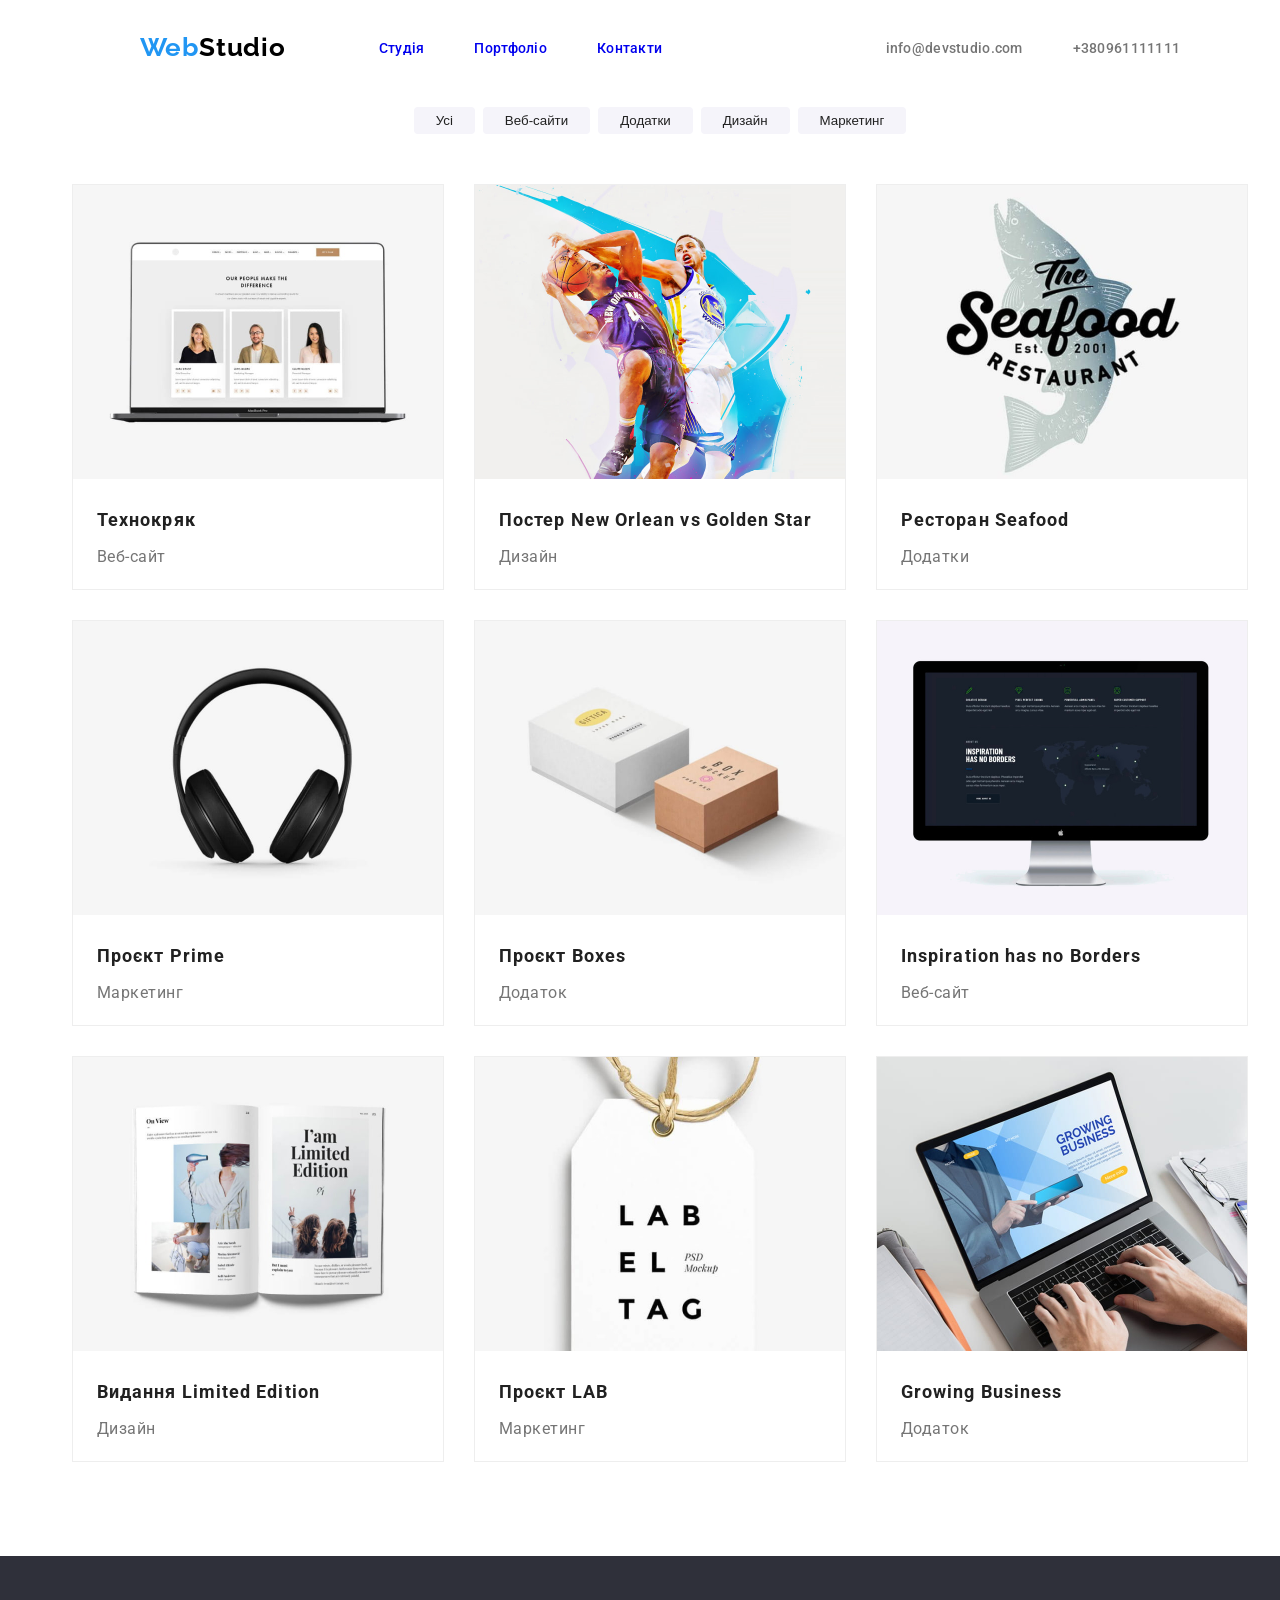
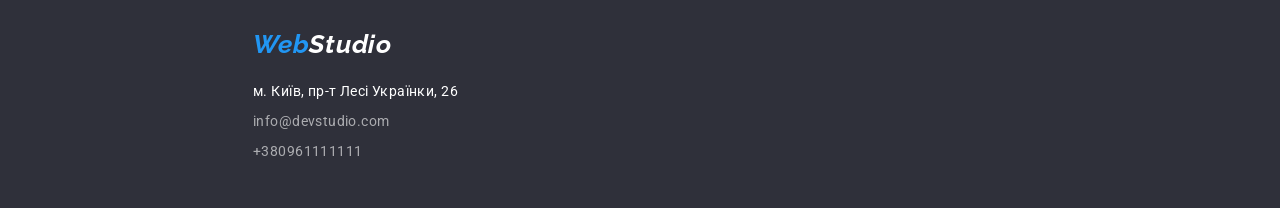
==== portfolio.html @ 8d26ce56 "clone hw2" ====
<!DOCTYPE html>
<html lang="uk">
    <head>
        <meta charset="UTF-8">
        <title>Portfolio WebStudio</title>
        <link rel="stylesheet" href="./style/style.css">
        <link href="https://fonts.googleapis.com/css?family=Roboto:400,500,700,900&display=swap" rel="stylesheet">
        <link href="https://fonts.googleapis.com/css?family=Raleway:700&display=swap" rel="stylesheet">
    </head>

    <body>
        <header id="pageTop" class="navigation-bar">
            <ul class="navigation">
                <li><a href="./index.html" class="logo"><span class="color-blue">Web</span><span class="color-black">Studio</span></a></li>
                <li><a href="./index.html" class="nav-link">Студія</a></li>
                <li><a href="./portfolio.html" class="nav-link">Портфоліо</a></li>
                <li><a href="#contacts" class="nav-link">Контакти</a></li>
            </ul>
            <ul class="adress">
                <li><a href="mailto:info@devstudio.com" class="adress email">info@devstudio.com</a></li>
                <li><a href="tel:+380961111111" class="adress">+380961111111</a></li>
            </ul>
        </header>

        <main>
            <h1></h1>
            <ul class="button-list">
                <li><button type="button" class="nav-button">Усі</button></li>
                <li><button type="button" class="nav-button">Веб-сайти</button></li>
                <li><button type="button" class="nav-button">Додатки</button></li>
                <li><button type="button" class="nav-button">Дизайн</button></li>
                <li><button type="button" class="nav-button">Маркетинг</button></li>
            </ul>

            <ul class="portfolio-list-of-projects">
                <li>
                    <img src="./images/tehnocrack.jpg" alt="Компьютер із сайтом на екрані" width="370px" height="294px">
                    <h3 class="project-name">Технокряк</h3>
                    <p class="project-category">Веб-сайт</p>
                </li>

                <li>
                    <img src="./images/poster_new_orlean.jpg" alt="Два баскетболісти у прижку" width="370px" height="294px">
                    <h3 class="project-name">Постер New Orlean vs Golden Star</h3>
                    <p class="project-category">Дизайн</p>
                </li>

                <li>
                    <img src="./images/restoran_seafood.jpg" alt="Назва ресторану Seafood на фоні риби" width="370px" height="294px">
                    <h3 class="project-name">Ресторан Seafood</h3>
                    <p class="project-category">Додатки</p>
                </li>

                <li>
                    <img src="./images/project_prime.jpg" alt="Навушники" width="370px" height="294px">
                    <h3 class="project-name">Проєкт Prime</h3>
                    <p class="project-category">Маркетинг</p>
                </li>

                <li>
                    <img src="./images/project_boxes.jpg" alt="Коробки" width="370px" height="294px">
                    <h3 class="project-name">Проєкт Boxes</h3>
                    <p class="project-category">Додаток</p>
                </li>

                <li>
                    <img src="./images/inspiration_has_no_borders.jpg" alt="Компьютер із сайтом на екрані" width="370px" height="294px">
                    <h3 class="project-name">Inspiration has no Borders</h3>
                    <p class="project-category">Веб-сайт</p>
                </li>

                <li>
                    <img src="./images/limited_edition.jpg" alt="Журнал Limited Edition" width="370px" height="294px">
                    <h3 class="project-name">Видання Limited Edition</h3>
                    <p class="project-category">Дизайн</p>
                </li>

                <li>
                    <img src="./images/project_lab.jpg" alt="Бірка із написом LAB EL TAG" width="370px" height="294px">
                    <h3 class="project-name">Проєкт LAB</h3>
                    <p class="project-category">Маркетинг</p>
                </li>

                <li>
                    <img src="./images/growing_bisness.jpg" alt="Ноутбук за яким працюють" width="370px" height="294px">
                    <h3 class="project-name">Growing Business</h3>
                    <p class="project-category">Додаток</p>
                </li>
            </ul>
        </main>



        <footer id="contacts" class="contacts">
            <address>
                <ul class="adress-list">
                    <li class="footer"><a href="./index.html" class="logo footer"><span class="color-blue">Web</span>Studio</a></li>
                    <li class="address-footer"><a href="https://goo.gl/maps/CPtrU1FHBa2aNyZL9" target="_blank" rel="noopener noreferrer nofollow" class="map-adress">м. Київ, пр-т Лесі Українки, 26</a></li>
                    <li class="address-footer"><a href="mailto:info@devstudio.com" class="email-tel">info@devstudio.com</a></li>
                    <li class="address-footer"><a href="tel:+380961111111" class="email-tel">+380961111111</a></li>
                </ul>
            </address>
        </footer>

    </body>
</html>
---- style/style.css ----
ul{
    list-style-type: none;
}

a{
    text-decoration: none;
}

/* a:visited{
    color: rgba(33, 33, 33, 1);
} */

a:hover{
    color: rgba(33, 150, 243, 1);
}

a:focus{
    color: rgba(33, 150, 243, 1);
}

button:hover{
    cursor: pointer;
}

.section-title{
    font-weight: 700;
    font-size: 36px;
    line-height: 1.17;
    text-align: center;
    letter-spacing: 0.03em;
    color: rgba(33, 33, 33, 1);
}

body{
    font-family: 'Roboto', 'Raleway', sans-serif;
    background-color: #FFFFFF;
    color: #212121;
    font-size: 14px;
}




.navigation-bar{
    background: rgba(255, 255, 255, 1);
    height: 80px;
    display: flex;
    flex-direction: row;
    justify-content: space-around;
    align-items: center;
}

.navigation{
    display: flex;
    align-content: center;
    justify-content: center;
    align-items: center;
}

.nav-link{
    margin-left: 50px;
    font-weight: 500;
    
    line-height: 1.15;
    letter-spacing: 0.02em;
}

.adress{
    color: rgba(117, 117, 117, 1);
    display: flex;
    align-content: center;
    justify-content: center;
    align-items: center;
    font-weight: 500;
    
    line-height: 1.15;
    letter-spacing: 0.02em;
}

.email{
    margin-right: 50px;
}

.logo{
    margin-right: 43px;
    font-family: 'Raleway';
    font-weight: 700;
    font-size: 26px;
    line-height: 1.15;
    letter-spacing: 0.03em;
    color: rgba(0, 0, 0, 1);
}

.color-blue{
    color: rgba(33, 150, 243, 1);

}




.text-with-button{
     
    margin-left: calc(50% - 50vw);
    width: 100vw;
    height: 600px;
    background: rgba(47, 48, 58, 1);
    color: rgba(255, 255, 255, 1);
    display: flex;
    align-items: center;
    flex-wrap: wrap;
    align-content: center;
    justify-content: center;
    flex-direction: column;
}

.hero-title{
    font-weight: 900;
    font-size: 44px;
    line-height: 1.365;
    text-align: center;
    letter-spacing: 0.06em;
    text-transform: uppercase;
}

.make-order{
    width: 216px;
    height: 50px;
    background: rgba(33, 150, 243, 1);
    box-shadow: 0px 4px 4px rgba(0, 0, 0, 0.15);
    border-radius: 4px;
    border: 0px;
    margin: 0 auto;
    color: rgba(255, 255, 255, 1);
    font-size: 16px;
}



.feature-list{
    width: fit-content;
    margin: 120px auto 0;
    gap: 30px;
    display: flex;
    align-content: center;
    flex-direction: row;
    align-items: flex-start;
    justify-content: center;
}

.feature{
    width: 270px;
}

.feature-mean{
    line-height: 1.72;
    letter-spacing: 0.03em;
    color: rgba(117, 117, 117, 1);
}

.feature-title{
    line-height: 0.98;
    letter-spacing: 0.03em;
    text-transform: uppercase;
    color: rgba(33, 33, 33, 1);
}




.portfolio-img{
    display: flex;
    flex-direction: row;
    align-content: center;
    justify-content: center;
    align-items: center;
    gap: 30px;
}

.portfolio{
     
    margin-left: calc(50% - 50vw);
    width: 100vw;
}

.portfolio > h2{
    margin-top: 94px;
    margin-bottom: 50px;
}




.team{
     
    margin-left: calc(50% - 50vw);
    width: 100vw;
    background: rgba(245, 244, 250, 1);
    padding-bottom: 94px;
    padding-top: 64px;
    margin-top: 94px;
}

.team > h2{
    margin-bottom: 50px;
}

.team-list{
    display: flex;
    gap: 30px;
    width: fit-content;
    margin: 0 auto;
}

.part-of-team{
    background: #FFFFFF;
    width: 270px;
    height: 368px;
    box-shadow: 0px 1px 3px rgba(0, 0, 0, 0.12), 0px 1px 1px rgba(0, 0, 0, 0.14), 0px 2px 1px rgba(0, 0, 0, 0.2);
    border-radius: 0px 0px 4px 4px;
     
    padding: 0;
}

.team-member-name{
    margin: 30px auto 10px;

    font-weight: 500;
    font-size: 16px;
    line-height: 1.2;
    text-align: center;
    letter-spacing: 0.03em;
    color: rgba(33, 33, 33, 1);
}

.team-member-post{
    margin: 10px auto 30px;

    font-size: 16px;
    line-height: 1.2;
    text-align: center;
    letter-spacing: 0.03em;
    color: rgba(117, 117, 117, 1);
}



.contacts{
    margin-left: calc(50% - 50vw);
    width: 100vw;
    background: rgba(47, 48, 58, 1);
    height: 192px;
    padding-top: 60px;
    margin-bottom: -5px;
}

.adress-list{
    margin-left: 213px;
}

.footer{
    height: 31px;
    margin-bottom: 20px;
}

.logo.footer{
    color: rgba(255, 255, 255, 1);
}

.address-footer{
    margin-bottom: 9px;
    line-height: 1.5;
    letter-spacing: 0.03em;
    font-style: normal;
}

.email-tel{
    color: rgba(255, 255, 255, 0.6);
}

.map-adress{
    color: rgba(255, 255, 255, 1);
}

.map-adress:hover{
    color: rgba(255, 255, 255, 1);
}



.nav-button{
    padding: 6px 22px;
    background: rgba(245, 244, 250, 1);
    border-radius: 4px;
    border: 0px;
    color: rgba(33, 33, 33, 1);
}

.nav-button:hover{
    background: rgba(33, 150, 243, 1);
    box-shadow: 0px 3px 1px rgba(0, 0, 0, 0.1), 0px 1px 2px rgba(0, 0, 0, 0.08), 0px 2px 2px rgba(0, 0, 0, 0.12);
    border-radius: 4px;
    color: rgba(255, 255, 255, 1);
}

.nav-button:focus{
    background: rgba(33, 150, 243, 1);
    box-shadow: 0px 3px 1px rgba(0, 0, 0, 0.1), 0px 1px 2px rgba(0, 0, 0, 0.08), 0px 2px 2px rgba(0, 0, 0, 0.12);
    border-radius: 4px;
    color: rgba(255, 255, 255, 1);
}

.button-list{
    display: flex;
    align-items: center;
    flex-wrap: nowrap;
    flex-direction: row;
    justify-content: center;
    gap: 8px;
}




.portfolio-list-of-projects{
    margin: 0 auto 94px;
    margin-top: 50px;
    display: flex;
    flex-wrap: wrap;
    align-items: center;
    justify-content: center;
    flex-direction: row;
    align-content: center;
    gap: 30px;
    width: 1200px;
}

.portfolio-list-of-projects>li{
    width: 370px;
    height: 404px;
    border: 1px solid rgb(238, 238, 238);
}

.project-name{
    width: 322px;
    margin: 20px 24px 0;


     
    font-weight: 700;
    font-size: 18px;
    line-height: 2;
    letter-spacing: 0.06em;
    color: rgba(33, 33, 33, 1);
}

.project-category{
    width: 322px;
    margin: 4px 24px 20px;

     
    
    font-size: 16px;
    line-height: 1.88;
    letter-spacing: 0.03em;
    color: rgba(117, 117, 117, 1);
}
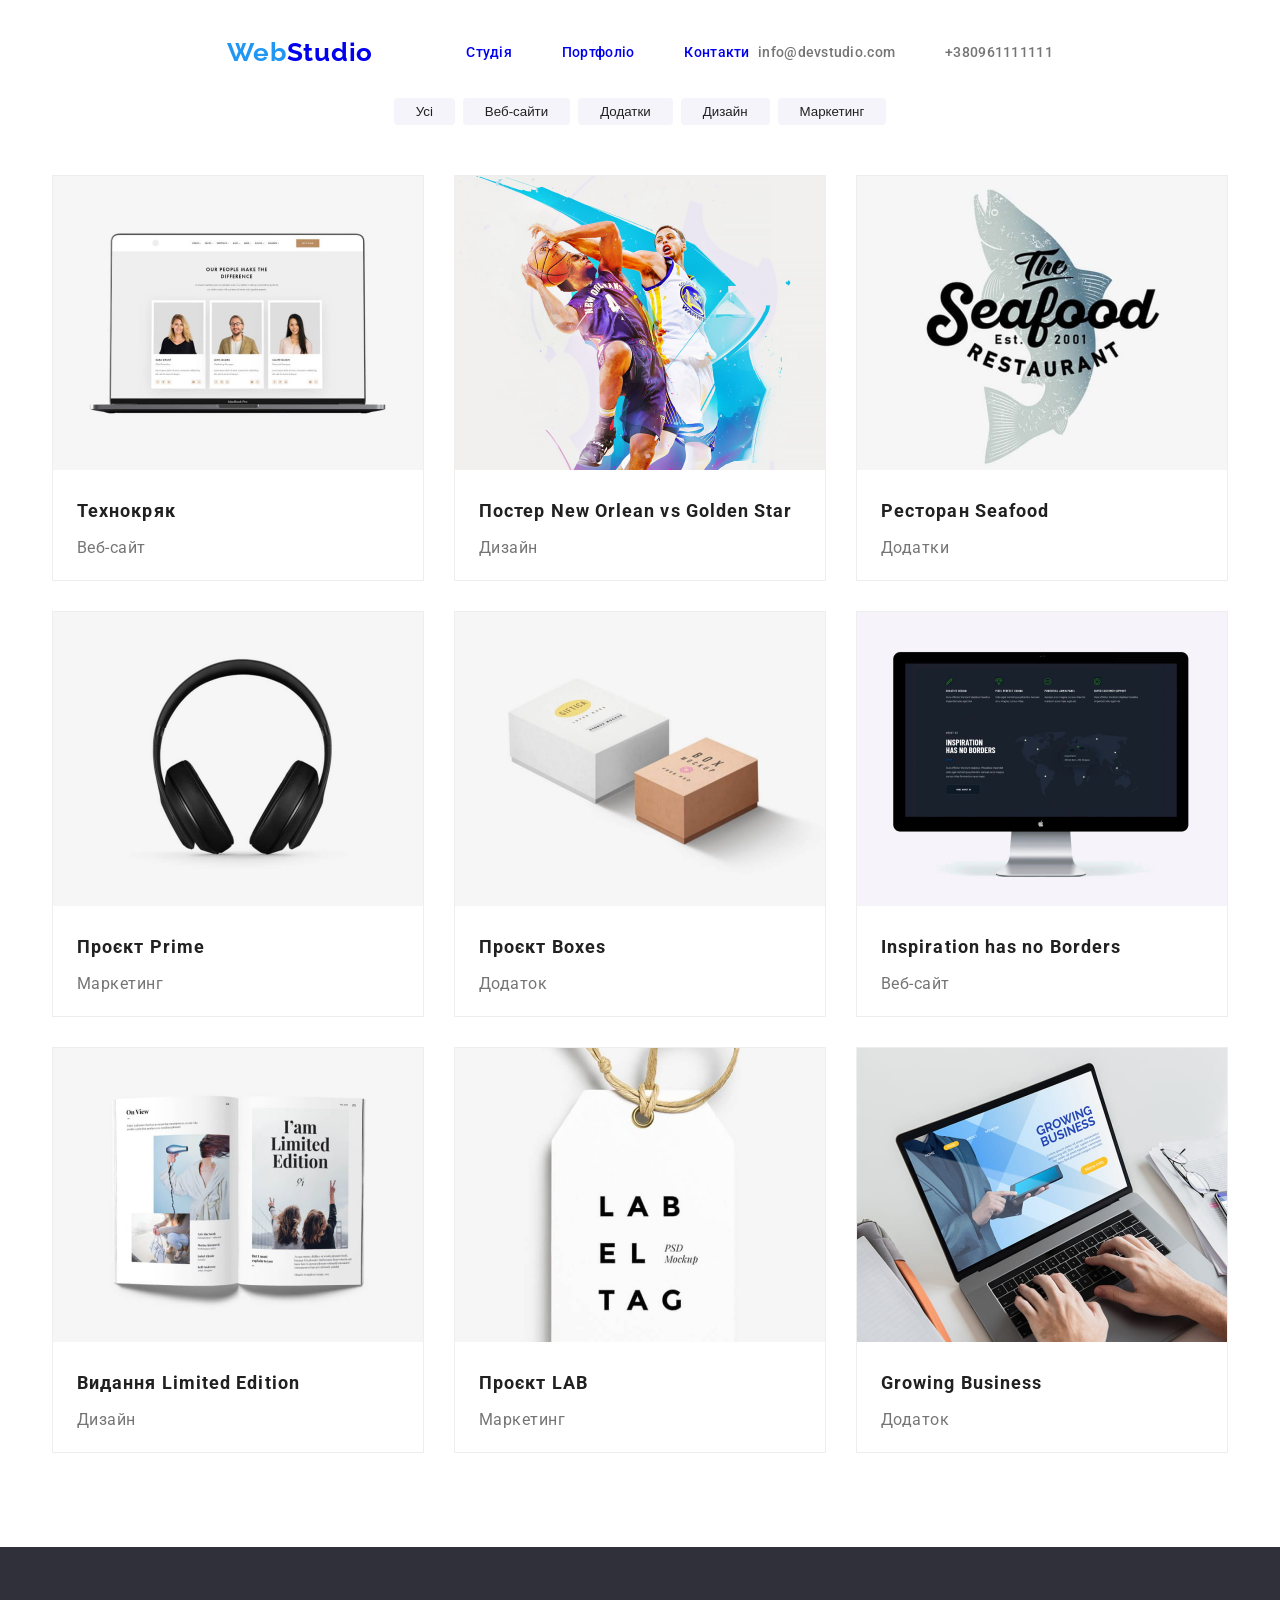
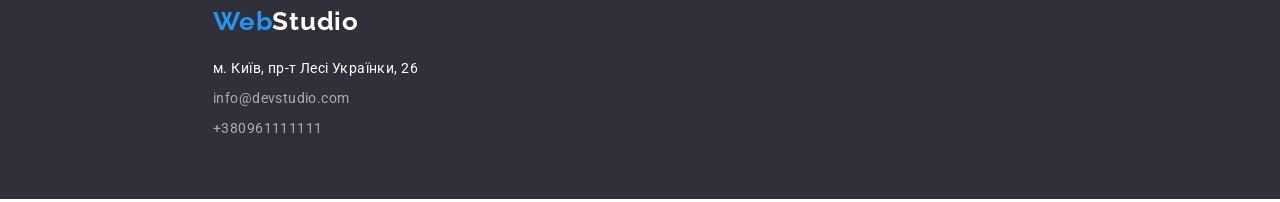
==== commit d5abb1b1: "update css for hw3" ====
--- a/portfolio.html
+++ b/portfolio.html
@@ -11,10 +11,10 @@
     <body>
         <header id="pageTop" class="navigation-bar">
             <ul class="navigation">
-                <li><a href="./index.html" class="logo"><span class="color-blue">Web</span><span class="color-black">Studio</span></a></li>
-                <li><a href="./index.html" class="nav-link">Студія</a></li>
-                <li><a href="./portfolio.html" class="nav-link">Портфоліо</a></li>
-                <li><a href="#contacts" class="nav-link">Контакти</a></li>
+                <li class="logo"><a href="./index.html"><span class="color-blue">Web</span><span class="color-black">Studio</span></a></li>
+                <li class="nav-link"><a href="./index.html">Студія</a></li>
+                <li class="nav-link"><a href="./portfolio.html">Портфоліо</a></li>
+                <li class="nav-link"><a href="#contacts">Контакти</a></li>
             </ul>
             <ul class="adress">
                 <li><a href="mailto:info@devstudio.com" class="adress email">info@devstudio.com</a></li>
@@ -23,70 +23,72 @@
         </header>
 
         <main>
-            <h1></h1>
-            <ul class="button-list">
-                <li><button type="button" class="nav-button">Усі</button></li>
-                <li><button type="button" class="nav-button">Веб-сайти</button></li>
-                <li><button type="button" class="nav-button">Додатки</button></li>
-                <li><button type="button" class="nav-button">Дизайн</button></li>
-                <li><button type="button" class="nav-button">Маркетинг</button></li>
-            </ul>
-
-            <ul class="portfolio-list-of-projects">
-                <li>
-                    <img src="./images/tehnocrack.jpg" alt="Компьютер із сайтом на екрані" width="370px" height="294px">
-                    <h3 class="project-name">Технокряк</h3>
-                    <p class="project-category">Веб-сайт</p>
-                </li>
-
-                <li>
-                    <img src="./images/poster_new_orlean.jpg" alt="Два баскетболісти у прижку" width="370px" height="294px">
-                    <h3 class="project-name">Постер New Orlean vs Golden Star</h3>
-                    <p class="project-category">Дизайн</p>
-                </li>
-
-                <li>
-                    <img src="./images/restoran_seafood.jpg" alt="Назва ресторану Seafood на фоні риби" width="370px" height="294px">
-                    <h3 class="project-name">Ресторан Seafood</h3>
-                    <p class="project-category">Додатки</p>
-                </li>
-
-                <li>
-                    <img src="./images/project_prime.jpg" alt="Навушники" width="370px" height="294px">
-                    <h3 class="project-name">Проєкт Prime</h3>
-                    <p class="project-category">Маркетинг</p>
-                </li>
-
-                <li>
-                    <img src="./images/project_boxes.jpg" alt="Коробки" width="370px" height="294px">
-                    <h3 class="project-name">Проєкт Boxes</h3>
-                    <p class="project-category">Додаток</p>
-                </li>
-
-                <li>
-                    <img src="./images/inspiration_has_no_borders.jpg" alt="Компьютер із сайтом на екрані" width="370px" height="294px">
-                    <h3 class="project-name">Inspiration has no Borders</h3>
-                    <p class="project-category">Веб-сайт</p>
-                </li>
-
-                <li>
-                    <img src="./images/limited_edition.jpg" alt="Журнал Limited Edition" width="370px" height="294px">
-                    <h3 class="project-name">Видання Limited Edition</h3>
-                    <p class="project-category">Дизайн</p>
-                </li>
-
-                <li>
-                    <img src="./images/project_lab.jpg" alt="Бірка із написом LAB EL TAG" width="370px" height="294px">
-                    <h3 class="project-name">Проєкт LAB</h3>
-                    <p class="project-category">Маркетинг</p>
-                </li>
-
-                <li>
-                    <img src="./images/growing_bisness.jpg" alt="Ноутбук за яким працюють" width="370px" height="294px">
-                    <h3 class="project-name">Growing Business</h3>
-                    <p class="project-category">Додаток</p>
-                </li>
-            </ul>
+            <section>
+                <h1></h1>
+                <ul class="button-list">
+                    <li><button type="button" class="nav-button">Усі</button></li>
+                    <li><button type="button" class="nav-button">Веб-сайти</button></li>
+                    <li><button type="button" class="nav-button">Додатки</button></li>
+                    <li><button type="button" class="nav-button">Дизайн</button></li>
+                    <li><button type="button" class="nav-button">Маркетинг</button></li>
+                </ul>
+    
+                <ul class="portfolio-list-of-projects">
+                    <li>
+                        <img src="./images/tehnocrack.jpg" alt="Компьютер із сайтом на екрані" width="370px" height="294px">
+                        <h3 class="project-name">Технокряк</h3>
+                        <p class="project-category">Веб-сайт</p>
+                    </li>
+    
+                    <li>
+                        <img src="./images/poster_new_orlean.jpg" alt="Два баскетболісти у прижку" width="370px" height="294px">
+                        <h3 class="project-name">Постер New Orlean vs Golden Star</h3>
+                        <p class="project-category">Дизайн</p>
+                    </li>
+    
+                    <li>
+                        <img src="./images/restoran_seafood.jpg" alt="Назва ресторану Seafood на фоні риби" width="370px" height="294px">
+                        <h3 class="project-name">Ресторан Seafood</h3>
+                        <p class="project-category">Додатки</p>
+                    </li>
+    
+                    <li>
+                        <img src="./images/project_prime.jpg" alt="Навушники" width="370px" height="294px">
+                        <h3 class="project-name">Проєкт Prime</h3>
+                        <p class="project-category">Маркетинг</p>
+                    </li>
+    
+                    <li>
+                        <img src="./images/project_boxes.jpg" alt="Коробки" width="370px" height="294px">
+                        <h3 class="project-name">Проєкт Boxes</h3>
+                        <p class="project-category">Додаток</p>
+                    </li>
+    
+                    <li>
+                        <img src="./images/inspiration_has_no_borders.jpg" alt="Компьютер із сайтом на екрані" width="370px" height="294px">
+                        <h3 class="project-name">Inspiration has no Borders</h3>
+                        <p class="project-category">Веб-сайт</p>
+                    </li>
+    
+                    <li>
+                        <img src="./images/limited_edition.jpg" alt="Журнал Limited Edition" width="370px" height="294px">
+                        <h3 class="project-name">Видання Limited Edition</h3>
+                        <p class="project-category">Дизайн</p>
+                    </li>
+    
+                    <li>
+                        <img src="./images/project_lab.jpg" alt="Бірка із написом LAB EL TAG" width="370px" height="294px">
+                        <h3 class="project-name">Проєкт LAB</h3>
+                        <p class="project-category">Маркетинг</p>
+                    </li>
+    
+                    <li>
+                        <img src="./images/growing_bisness.jpg" alt="Ноутбук за яким працюють" width="370px" height="294px">
+                        <h3 class="project-name">Growing Business</h3>
+                        <p class="project-category">Додаток</p>
+                    </li>
+                </ul>
+            </section>
         </main>
 
 
--- a/style/style.css
+++ b/style/style.css
@@ -1,3 +1,27 @@
+p,
+h1,
+h2,
+h3,
+h4,
+h5,
+h6 {
+  margin: 0;
+}
+
+ul,
+ol {
+  margin: 0;
+  padding-left: 0;
+}
+
+button {
+  cursor: pointer;
+}
+
+address {
+  font-style: normal;
+}
+
 ul{
     list-style-type: none;
 }
@@ -6,9 +30,9 @@
     text-decoration: none;
 }
 
-/* a:visited{
-    color: rgba(33, 33, 33, 1);
-} */
+a:visited{
+    color: rgba(33, 33, 33, 1);
+}
 
 a:hover{
     color: rgba(33, 150, 243, 1);
@@ -43,11 +67,12 @@
 
 .navigation-bar{
     background: rgba(255, 255, 255, 1);
-    height: 80px;
+    height: 41px;
     display: flex;
     flex-direction: row;
     justify-content: space-around;
     align-items: center;
+    padding: 24px 215px 25px 215px;
 }
 
 .navigation{
@@ -130,7 +155,7 @@
     box-shadow: 0px 4px 4px rgba(0, 0, 0, 0.15);
     border-radius: 4px;
     border: 0px;
-    margin: 0 auto;
+    margin: 30px auto 0;
     color: rgba(255, 255, 255, 1);
     font-size: 16px;
 }
@@ -178,13 +203,13 @@
 }
 
 .portfolio{
-     
+    padding-bottom: 94px;
     margin-left: calc(50% - 50vw);
     width: 100vw;
+    padding-top: 94px;
 }
 
 .portfolio > h2{
-    margin-top: 94px;
     margin-bottom: 50px;
 }
 
@@ -197,8 +222,7 @@
     width: 100vw;
     background: rgba(245, 244, 250, 1);
     padding-bottom: 94px;
-    padding-top: 64px;
-    margin-top: 94px;
+    padding-top: 94px;
 }
 
 .team > h2{
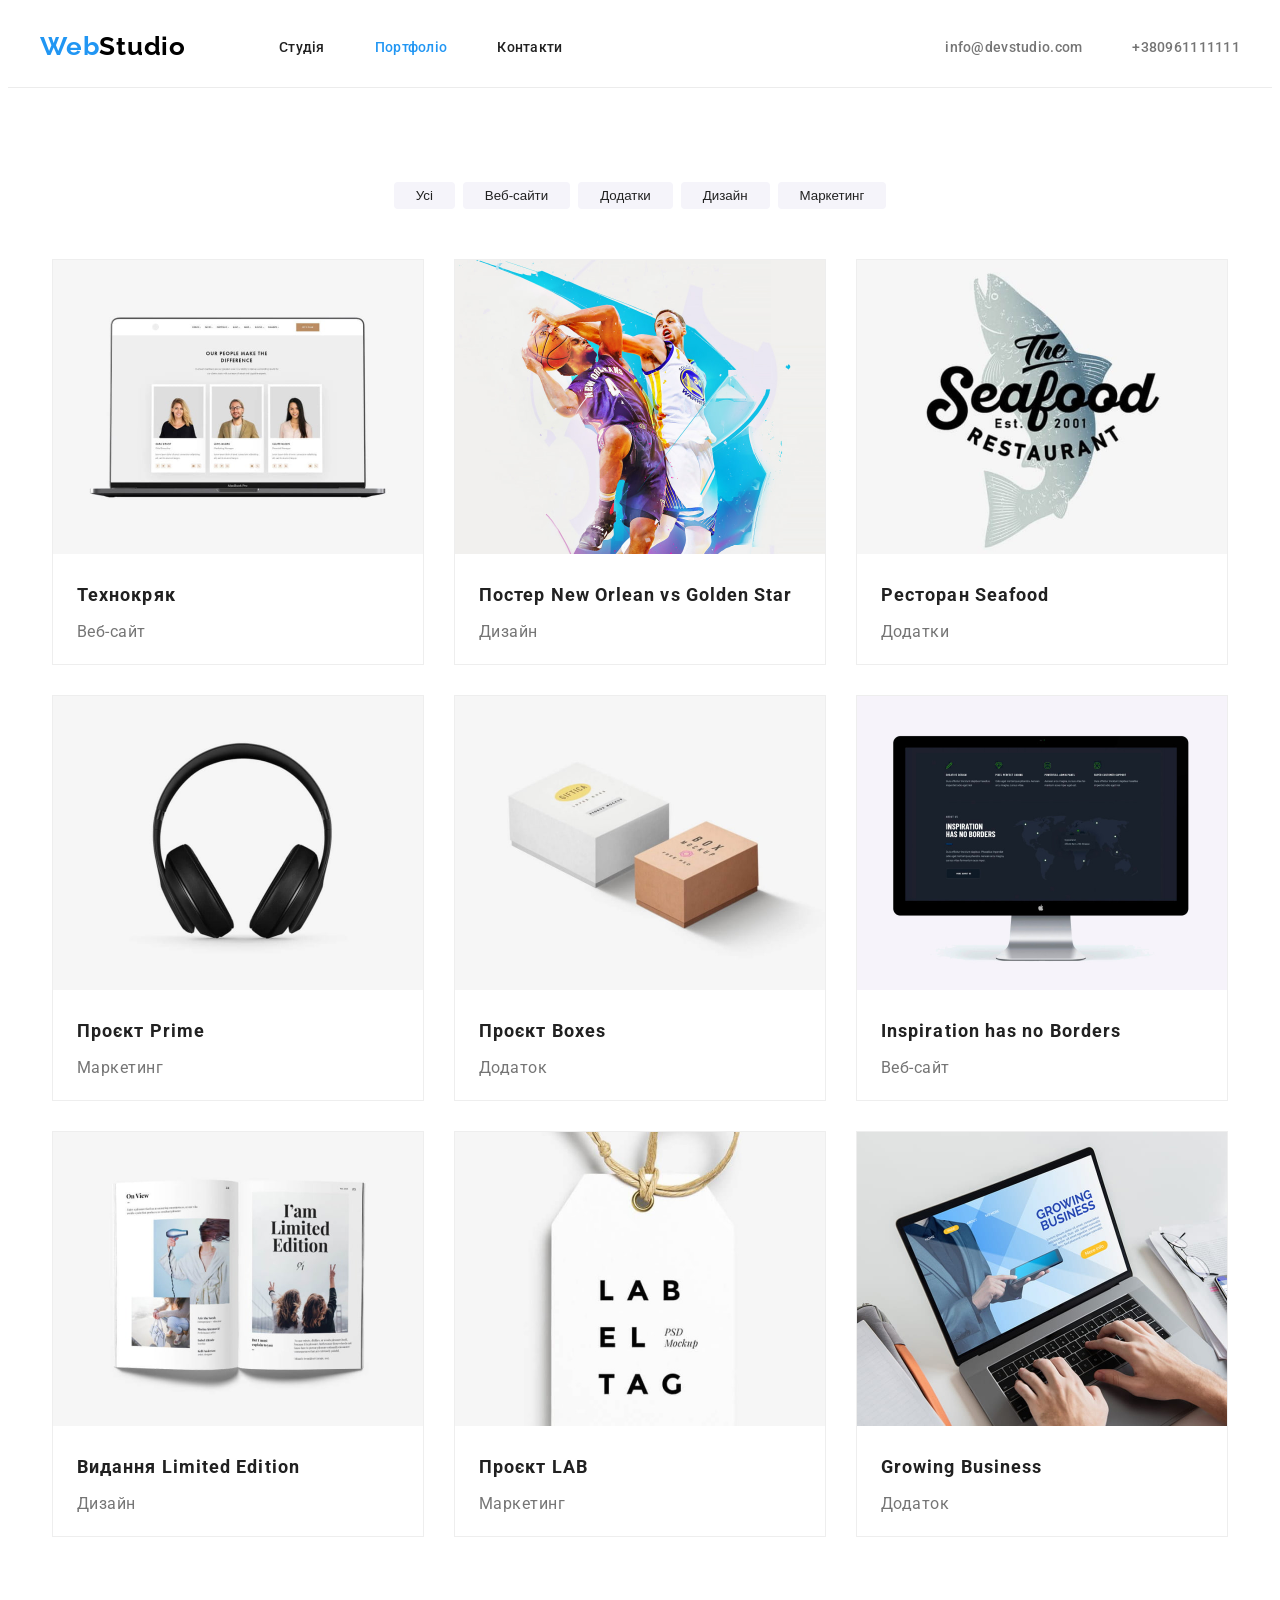
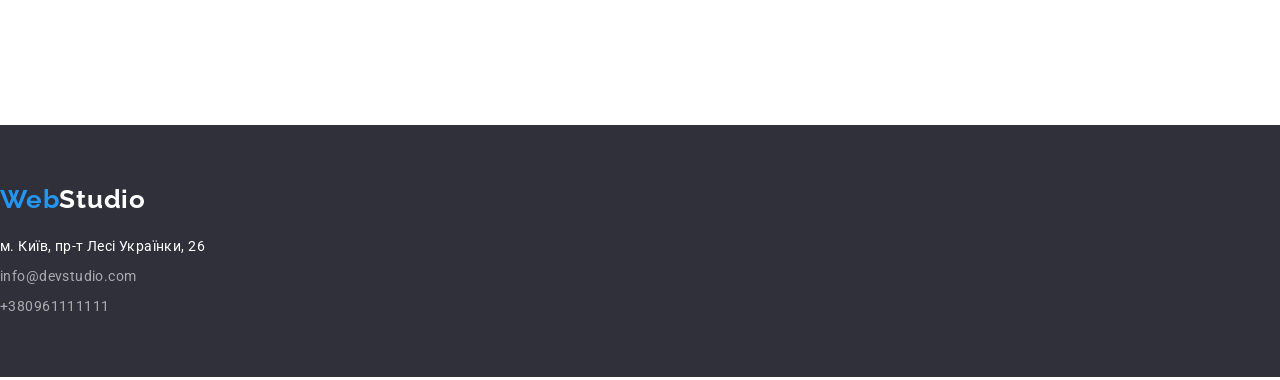
==== commit bd1334c1: "виправлення" ====
--- a/portfolio.html
+++ b/portfolio.html
@@ -10,84 +10,88 @@
 
     <body>
         <header id="pageTop" class="navigation-bar">
-            <ul class="navigation">
-                <li class="logo"><a href="./index.html"><span class="color-blue">Web</span><span class="color-black">Studio</span></a></li>
-                <li class="nav-link"><a href="./index.html">Студія</a></li>
-                <li class="nav-link"><a href="./portfolio.html">Портфоліо</a></li>
-                <li class="nav-link"><a href="#contacts">Контакти</a></li>
-            </ul>
-            <ul class="adress">
-                <li><a href="mailto:info@devstudio.com" class="adress email">info@devstudio.com</a></li>
-                <li><a href="tel:+380961111111" class="adress">+380961111111</a></li>
-            </ul>
+            <div class="container navigation-container">
+                <ul class="navigation">
+                    <li><a href="./index.html" class="logo"><span class="color-blue">Web</span>Studio</a></li>
+                    <li><a href="./index.html" class="nav-link">Студія</a></li>
+                    <li><a href="./portfolio.html" class="nav-link current">Портфоліо</a></li>
+                    <li><a href="#contacts" class="nav-link">Контакти</a></li>
+                </ul>
+                <ul class="adress">
+                    <li><a href="mailto:info@devstudio.com" class="adress email">info@devstudio.com</a></li>
+                    <li><a href="tel:+380961111111" class="adress">+380961111111</a></li>
+                </ul>
+            </div>
         </header>
 
         <main>
-            <section>
-                <h1></h1>
-                <ul class="button-list">
-                    <li><button type="button" class="nav-button">Усі</button></li>
-                    <li><button type="button" class="nav-button">Веб-сайти</button></li>
-                    <li><button type="button" class="nav-button">Додатки</button></li>
-                    <li><button type="button" class="nav-button">Дизайн</button></li>
-                    <li><button type="button" class="nav-button">Маркетинг</button></li>
-                </ul>
-    
-                <ul class="portfolio-list-of-projects">
-                    <li>
-                        <img src="./images/tehnocrack.jpg" alt="Компьютер із сайтом на екрані" width="370px" height="294px">
-                        <h3 class="project-name">Технокряк</h3>
-                        <p class="project-category">Веб-сайт</p>
-                    </li>
-    
-                    <li>
-                        <img src="./images/poster_new_orlean.jpg" alt="Два баскетболісти у прижку" width="370px" height="294px">
-                        <h3 class="project-name">Постер New Orlean vs Golden Star</h3>
-                        <p class="project-category">Дизайн</p>
-                    </li>
-    
-                    <li>
-                        <img src="./images/restoran_seafood.jpg" alt="Назва ресторану Seafood на фоні риби" width="370px" height="294px">
-                        <h3 class="project-name">Ресторан Seafood</h3>
-                        <p class="project-category">Додатки</p>
-                    </li>
-    
-                    <li>
-                        <img src="./images/project_prime.jpg" alt="Навушники" width="370px" height="294px">
-                        <h3 class="project-name">Проєкт Prime</h3>
-                        <p class="project-category">Маркетинг</p>
-                    </li>
-    
-                    <li>
-                        <img src="./images/project_boxes.jpg" alt="Коробки" width="370px" height="294px">
-                        <h3 class="project-name">Проєкт Boxes</h3>
-                        <p class="project-category">Додаток</p>
-                    </li>
-    
-                    <li>
-                        <img src="./images/inspiration_has_no_borders.jpg" alt="Компьютер із сайтом на екрані" width="370px" height="294px">
-                        <h3 class="project-name">Inspiration has no Borders</h3>
-                        <p class="project-category">Веб-сайт</p>
-                    </li>
-    
-                    <li>
-                        <img src="./images/limited_edition.jpg" alt="Журнал Limited Edition" width="370px" height="294px">
-                        <h3 class="project-name">Видання Limited Edition</h3>
-                        <p class="project-category">Дизайн</p>
-                    </li>
-    
-                    <li>
-                        <img src="./images/project_lab.jpg" alt="Бірка із написом LAB EL TAG" width="370px" height="294px">
-                        <h3 class="project-name">Проєкт LAB</h3>
-                        <p class="project-category">Маркетинг</p>
-                    </li>
-    
-                    <li>
-                        <img src="./images/growing_bisness.jpg" alt="Ноутбук за яким працюють" width="370px" height="294px">
-                        <h3 class="project-name">Growing Business</h3>
-                        <p class="project-category">Додаток</p>
-                    </li>
-                </ul>
+            <section class="section">
+                <div class="container">
+                    <h1 class="hiden"></h1>
+                    <ul class="button-list">
+                        <li><button type="button" class="nav-button">Усі</button></li>
+                        <li><button type="button" class="nav-button">Веб-сайти</button></li>
+                        <li><button type="button" class="nav-button">Додатки</button></li>
+                        <li><button type="button" class="nav-button">Дизайн</button></li>
+                        <li><button type="button" class="nav-button">Маркетинг</button></li>
+                    </ul>
+        
+                    <ul class="portfolio-list-of-projects">
+                        <li>
+                            <img src="./images/tehnocrack.jpg" alt="Компьютер із сайтом на екрані" width="370px" height="294px">
+                            <h3 class="project-name">Технокряк</h3>
+                            <p class="project-category">Веб-сайт</p>
+                        </li>
+        
+                        <li>
+                            <img src="./images/poster_new_orlean.jpg" alt="Два баскетболісти у прижку" width="370px" height="294px">
+                            <h3 class="project-name">Постер New Orlean vs Golden Star</h3>
+                            <p class="project-category">Дизайн</p>
+                        </li>
+        
+                        <li>
+                            <img src="./images/restoran_seafood.jpg" alt="Назва ресторану Seafood на фоні риби" width="370px" height="294px">
+                            <h3 class="project-name">Ресторан Seafood</h3>
+                            <p class="project-category">Додатки</p>
+                        </li>
+        
+                        <li>
+                            <img src="./images/project_prime.jpg" alt="Навушники" width="370px" height="294px">
+                            <h3 class="project-name">Проєкт Prime</h3>
+                            <p class="project-category">Маркетинг</p>
+                        </li>
+        
+                        <li>
+                            <img src="./images/project_boxes.jpg" alt="Коробки" width="370px" height="294px">
+                            <h3 class="project-name">Проєкт Boxes</h3>
+                            <p class="project-category">Додаток</p>
+                        </li>
+        
+                        <li>
+                            <img src="./images/inspiration_has_no_borders.jpg" alt="Компьютер із сайтом на екрані" width="370px" height="294px">
+                            <h3 class="project-name">Inspiration has no Borders</h3>
+                            <p class="project-category">Веб-сайт</p>
+                        </li>
+        
+                        <li>
+                            <img src="./images/limited_edition.jpg" alt="Журнал Limited Edition" width="370px" height="294px">
+                            <h3 class="project-name">Видання Limited Edition</h3>
+                            <p class="project-category">Дизайн</p>
+                        </li>
+        
+                        <li>
+                            <img src="./images/project_lab.jpg" alt="Бірка із написом LAB EL TAG" width="370px" height="294px">
+                            <h3 class="project-name">Проєкт LAB</h3>
+                            <p class="project-category">Маркетинг</p>
+                        </li>
+        
+                        <li>
+                            <img src="./images/growing_bisness.jpg" alt="Ноутбук за яким працюють" width="370px" height="294px">
+                            <h3 class="project-name">Growing Business</h3>
+                            <p class="project-category">Додаток</p>
+                        </li>
+                    </ul>
+                </div>
             </section>
         </main>
 
--- a/style/style.css
+++ b/style/style.css
@@ -34,6 +34,10 @@
     color: rgba(33, 33, 33, 1);
 }
 
+a{
+    color: rgba(33, 33, 33, 1);
+}
+
 a:hover{
     color: rgba(33, 150, 243, 1);
 }
@@ -44,6 +48,29 @@
 
 button:hover{
     cursor: pointer;
+}
+
+body{
+    font-family: 'Roboto', 'Raleway', sans-serif;
+    background-color: #FFFFFF;
+    color: #212121;
+    font-size: 14px;
+}
+
+.section{
+    padding-top: 94px;
+    padding-bottom: 94px;
+}
+
+.container{
+    width: 1200px;
+    padding-right: 15px;
+    padding-left: 15px;
+    margin: 0 auto;
+}
+
+.hiden{
+    display: none;
 }
 
 .section-title{
@@ -53,26 +80,23 @@
     text-align: center;
     letter-spacing: 0.03em;
     color: rgba(33, 33, 33, 1);
-}
-
-body{
-    font-family: 'Roboto', 'Raleway', sans-serif;
-    background-color: #FFFFFF;
-    color: #212121;
-    font-size: 14px;
-}
-
-
+    margin-bottom: 50px;
+}
 
 
 .navigation-bar{
+    padding-top: 24px;
+    padding-bottom: 24px;
     background: rgba(255, 255, 255, 1);
-    height: 41px;
+    height: 31px;
+    border-bottom: 1px solid rgba(236, 236, 236, 1);
+}
+
+.navigation-container{
     display: flex;
     flex-direction: row;
     justify-content: space-around;
     align-items: center;
-    padding: 24px 215px 25px 215px;
 }
 
 .navigation{
@@ -85,7 +109,6 @@
 .nav-link{
     margin-left: 50px;
     font-weight: 500;
-    
     line-height: 1.15;
     letter-spacing: 0.02em;
 }
@@ -97,7 +120,7 @@
     justify-content: center;
     align-items: center;
     font-weight: 500;
-    
+    margin-left: auto;
     line-height: 1.15;
     letter-spacing: 0.02em;
 }
@@ -124,19 +147,20 @@
 
 
 
-.text-with-button{
-     
-    margin-left: calc(50% - 50vw);
-    width: 100vw;
-    height: 600px;
+.hero-section{
+    padding-top: 200px;
+    padding-bottom: 200px;
     background: rgba(47, 48, 58, 1);
     color: rgba(255, 255, 255, 1);
-    display: flex;
-    align-items: center;
-    flex-wrap: wrap;
-    align-content: center;
-    justify-content: center;
-    flex-direction: column;
+}
+
+.hero-container{
+        display: flex;
+        align-items: center;
+        flex-wrap: wrap;
+        align-content: center;
+        justify-content: center;
+        flex-direction: column;
 }
 
 .hero-title{
@@ -163,14 +187,18 @@
 
 
 .feature-list{
+    margin: 0 auto;
     width: fit-content;
-    margin: 120px auto 0;
-    gap: 30px;
     display: flex;
     align-content: center;
     flex-direction: row;
     align-items: flex-start;
     justify-content: center;
+    gap: 30px;
+}
+
+.feature-list-container{
+    
 }
 
 .feature{
@@ -217,12 +245,9 @@
 
 
 .team{
-     
     margin-left: calc(50% - 50vw);
     width: 100vw;
     background: rgba(245, 244, 250, 1);
-    padding-bottom: 94px;
-    padding-top: 94px;
 }
 
 .team > h2{
@@ -242,13 +267,11 @@
     height: 368px;
     box-shadow: 0px 1px 3px rgba(0, 0, 0, 0.12), 0px 1px 1px rgba(0, 0, 0, 0.14), 0px 2px 1px rgba(0, 0, 0, 0.2);
     border-radius: 0px 0px 4px 4px;
-     
     padding: 0;
 }
 
 .team-member-name{
     margin: 30px auto 10px;
-
     font-weight: 500;
     font-size: 16px;
     line-height: 1.2;
@@ -278,10 +301,6 @@
     margin-bottom: -5px;
 }
 
-.adress-list{
-    margin-left: 213px;
-}
-
 .footer{
     height: 31px;
     margin-bottom: 20px;
@@ -388,4 +407,8 @@
     line-height: 1.88;
     letter-spacing: 0.03em;
     color: rgba(117, 117, 117, 1);
+}
+
+.nav-link.current {
+    color: rgba(33, 150, 243, 1);
 }
